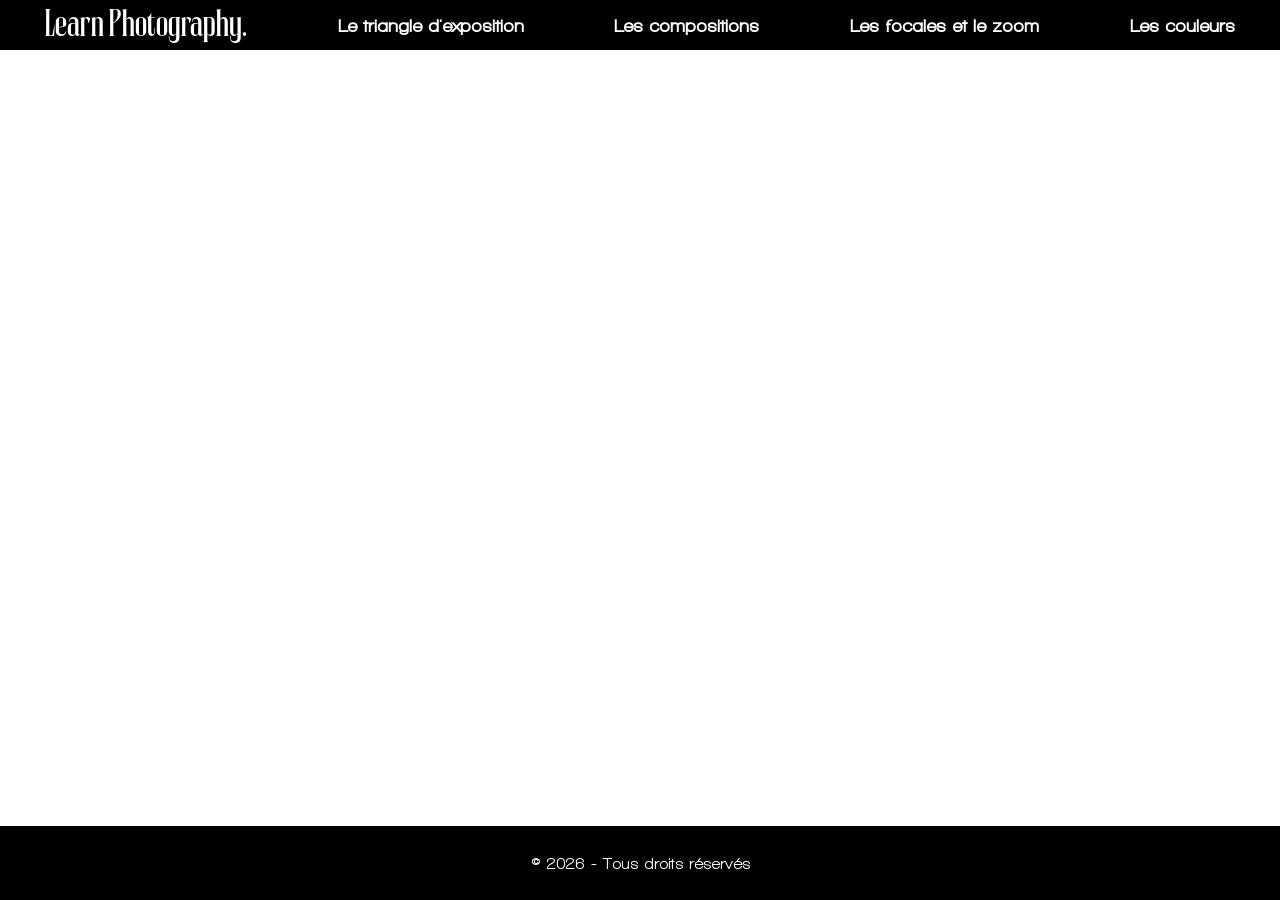
==== Compositions.html @ 360d5d4d "22.05.2026" ====
<!DOCTYPE html>
<html lang="fr">

<head>
    <meta charset="UTF-8">
    <link rel="stylesheet" type="text/css" href="StylePage.css">
    <meta name="viewport" content="width=device-width, initial-scale=1.0">
    <title>Le triangle d'exposition</title>
</head>


<body>
    <header>
        <div class="HeaderBanner">
            <a class="Title" href="Index.html">
                <p>Learn Photography.</p>
            </a>
            <a href="Triangle-Expo.html">
                <p>Le triangle d'exposition</p>
            </a>
            <a href="Compositions.html">
                <p>Les compositions</p>
            </a>
            <a href="Focales-Zoom.html">
                <p>Les focales et le zoom</p>
            </a>
            </a>
            <a href="Couleurs.html">
                <p>Les couleurs</p>
            </a>
        </div>
    </header>
    <main></main>
    <footer>
        <p>© 2026 - Tous droits réservés</p>
    </footer>
</body>

</html>
---- StylePage.css ----
@font-face {
    font-family: Walkway;
    src: url('Fonts/Walkway\ UltraBold.ttf');
}

@font-face {
    font-family: Audemars;
    src: url('Fonts/JHCAudemars-Medium.otf');
}

* {
    font-family: Walkway;
}

body {
    margin: 0;
    display: flex;
    flex-direction: column;
    height: 100vh;
}

.HeaderBanner {
    display: flex;
    flex-direction: row;
    justify-content: space-around;
    align-items: center;
    background-color: black;
    height: 50px;
    width: 100%;
    z-index: 999;
}

.HeaderBanner img {
    height: 50px;
}

.HeaderBanner a:link,
a:visited,
a:link:active,
a:visited:active,
a:hover {
    color: white;
    text-decoration: none;
    cursor: pointer;
}

.HeaderBanner p:hover {
    border-bottom: white solid 1px;
}

.HeaderBanner p {
    font-size: large;
    font-weight: bold;
}

.Title p {
    font-family: Audemars;
    font-size: xx-large;
    font-weight: lighter;
}

.Title p:hover {
    border-bottom: none;
}

main {
    flex: 1;
    display: flex;
    overflow: hidden;
}

.Background {
    position: relative;
    width: 100%;
    height: 100%;
}

.Background img {
    width: 100%;
    height: 100%;
    object-fit: cover;
    object-position: center;
    display: block;
}

footer {
    z-index: 2;
    margin-bottom: 0;
    width: 100%;
    height: 74px;
    display: flex;
    position: static;
    color: white;
    flex-wrap: wrap;
    align-items: center;
    justify-content: space-around;
    background-color: black;
}
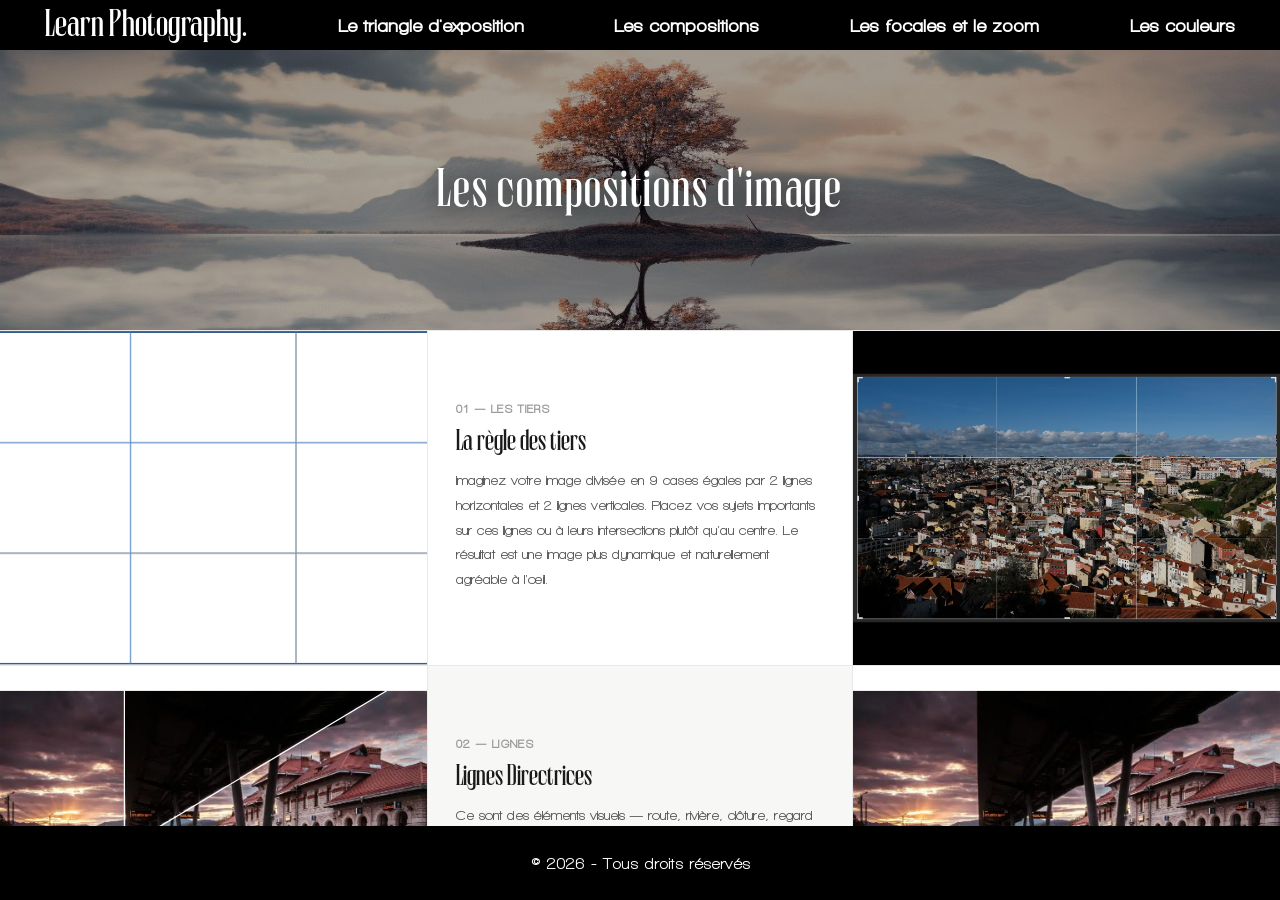
==== commit 2604c27f: "30.05.2026" ====
--- a/Compositions.html
+++ b/Compositions.html
@@ -4,8 +4,9 @@
 <head>
     <meta charset="UTF-8">
     <link rel="stylesheet" type="text/css" href="StylePage.css">
+    <link rel="stylesheet" href="StyleCompositions.css">
     <meta name="viewport" content="width=device-width, initial-scale=1.0">
-    <title>Le triangle d'exposition</title>
+    <title>Les compositions d'image de base</title>
 </head>
 
 
@@ -30,7 +31,127 @@
             </a>
         </div>
     </header>
-    <main></main>
+    <main>
+        <div class="Hero">
+            <img src="img/reflection.jpg" alt="Le triangle d'exposition en une image">
+            <h1 class="HeroTitle">Les compositions d'image</h1>
+        </div>
+
+        <section class="Section">
+            <div class="ImgCell">
+                <img src="img/ThirdGrid.svg" alt="Grille des tiers">
+            </div>
+            <div class="TextCell">
+                <span class="SectionTag">01 — Les tiers</span>
+                <h2 class="SectionTitle">La règle des tiers </h2>
+                <p class="SectionBody">Imaginez votre image divisée en 9 cases égales par 2 lignes horizontales et 2
+                    lignes verticales.
+                    Placez vos sujets importants sur ces lignes ou à leurs intersections plutôt qu'au centre. Le
+                    résultat est une image plus dynamique et naturellement agréable à l'œil.
+                </p>
+            </div>
+            <div class="ImgCell">
+                <img src="img/UtilisationTiers.svg" alt="PhotoTiers">
+            </div>
+        </section>
+
+        <section class="Section Alt">
+            <div class="ImgCell">
+                <img src="img/LeadingLinesWArrows.svg">
+            </div>
+            <div class="TextCell">
+                <span class="SectionTag">02 — Lignes</span>
+                <h2 class="SectionTitle">Lignes Directrices</h2>
+                <p class="SectionBody">Ce sont des éléments visuels — route, rivière, clôture, regard — qui guident
+                    l'œil du spectateur à
+                    travers l'image vers le sujet principal. Bien utilisées, elles créent de la profondeur et donnent
+                    une direction narrative à la photo, comme un chemin que l'œil suit naturellement.</p>
+            </div>
+            <div class="ImgCell">
+                <img src="img/LeadingLines.svg" alt="Vitesse et luminosité">
+            </div>
+        </section>
+
+        <section class="Section">
+            <div class="ImgCell">
+                <img src="img/ReflectionExampleWLine.svg">
+            </div>
+            <div class="TextCell">
+                <span class="SectionTag">03 — Réflexion</span>
+                <h2 class="SectionTitle">La Réflexion</h2>
+                <p class="SectionBody">Elle consiste à exploiter un reflet — dans l'eau, un miroir, une vitre — pour
+                    doubler ou compléter la scène. Le reflet n'est pas qu'un effet esthétique : il ajoute une dimension
+                    supplémentaire à l'image et joue souvent sur l'ambiguïté entre réel et illusion.</p>
+            </div>
+            <div class="ImgCell">
+                <img src="img/ReflectionExample.svg">
+            </div>
+        </section>
+        <section class="Section Alt">
+            <div class="ImgCell">
+                <img src="img/SimmetryWLine.svg">
+            </div>
+            <div class="TextCell">
+                <span class="SectionTag">04 — Symétrie</span>
+                <h2 class="SectionTitle">La symétrie</h2>
+                <p class="SectionBody">Contrairement à la règle des tiers, la symétrie place délibérément le sujet au
+                    centre et construit une image dont les deux moitiés se répondent. Elle dégage une impression de
+                    stabilité et d'ordre, particulièrement efficace en architecture ou en portrait.</p>
+            </div>
+            <div class="ImgCell">
+                <img src="img/Simmetry.svg">
+            </div>
+        </section>
+        <section class="Section">
+            <div class="ImgCell">
+                <img src="img/FrameInFrame.svg">
+            </div>
+            <div class="TextCell">
+                <span class="SectionTag">05 — Cadre</span>
+                <h2 class="SectionTitle">Cadre dans le cadre</h2>
+                <p class="SectionBody">Il s'agit d'utiliser un élément de la scène — une arche, une fenêtre, des
+                    branches — pour encadrer naturellement le sujet principal. Ce second cadre attire l'attention, isole
+                    le sujet du reste et ajoute une sensation de profondeur à l'image.</p>
+            </div>
+            <div class="ImgCell">
+                <img src="img/CadreDansCadre.jpg">
+            </div>
+        </section>
+        <section class="Section Alt">
+            <div class="ImgCell">
+                <img src="img/FTFTrainStation.png">
+            </div>
+            <div class="TextCell">
+                <span class="SectionTag">06 — Remplir</span>
+                <h2 class="SectionTitle">Remplir le cadre</h2>
+                <p class="SectionBody">Il s'agit de laisser le sujet occuper la quasi-totalité de l'image, sans espace
+                    vide autour de lui. On s'approche, on zoome, on coupe — l'objectif est d'éliminer tout ce qui
+                    distrait pour ne garder que l'essentiel. Le résultat est une image percutante, qui force le
+                    spectateur à s'immerger dans le détail.</p>
+            </div>
+            <div class="ImgCell">
+                <img src="img/FTFDaruma.png">
+            </div>
+        </section>
+        <section class="Section">
+            <div class="ImgCell">
+                <img src="img/FTFHouses.png">
+            </div>
+            <div class="TextCell">
+                <span class="SectionTag">07 — Pattern</span>
+                <h2 class="SectionTitle">Les Patterns</h2>
+                <p class="SectionBody">Notre œil est naturellement attiré par la répétition — des fenêtres alignées, des
+                    pavés, des vagues. Un pattern crée un rythme visuel à la fois rassurant et hypnotique. Et si vous
+                    voulez aller plus loin, introduisez un élément qui brise cette répétition : c'est lui que l'œil
+                    cherchera en premier.</p>
+            </div>
+            <div class="ImgCell">
+                <img src="img/FTFPattern.png">
+            </div>
+        </section>
+
+    </main>
+
     <footer>
         <p>© 2026 - Tous droits réservés</p>
     </footer>
--- a/StylePage.css
+++ b/StylePage.css
@@ -63,11 +63,13 @@
     border-bottom: none;
 }
 
+
 main {
     flex: 1;
-    display: flex;
-    overflow: hidden;
+    display: block;
+    overflow-y: auto;
 }
+
 
 .Background {
     position: relative;
--- a/StyleCompositions.css
+++ b/StyleCompositions.css
@@ -0,0 +1,118 @@
+.Hero {
+    position: relative;
+    width: 100%;
+    height: 280px;
+    overflow: hidden;
+    display: flex;
+    align-items: center;
+    justify-content: center;
+}
+
+.Hero img {
+    position: absolute;
+    inset: 0;
+    width: 100%;
+    height: 100%;
+    object-fit: cover;
+    object-position: center;
+    display: block;
+}
+
+.HeroTitle {
+    position: relative;
+    z-index: 1;
+    font-family: Audemars, serif;
+    font-size: clamp(1.5rem, 4vw, 2.8rem);
+    font-weight: lighter;
+    color: white;
+    text-shadow: 0 2px 24px rgba(0, 0, 0, 0.55);
+    letter-spacing: 0.04em;
+    text-align: center;
+    padding: 0 2rem;
+}
+
+.Hero::after {
+    content: '';
+    position: absolute;
+    inset: 0;
+    background: rgba(0, 0, 0, 0.35);
+    z-index: 0;
+}
+
+.Section {
+    display: grid;
+    grid-template-columns: 1fr 1fr 1fr;
+    min-height: 260px;
+    border-top: 1px solid #e8e8e8;
+}
+
+.Section.Alt {
+    background-color: #f7f7f5;
+}
+
+.ImgCell {
+    overflow: hidden;
+    display: flex;
+}
+
+.ImgCell img {
+    width: 100%;
+    height: 100%;
+    object-fit: cover;
+    object-position: center;
+    display: block;
+    transition: transform 0.5s ease;
+}
+
+.TextCell {
+    padding: 36px 28px;
+    display: flex;
+    flex-direction: column;
+    justify-content: center;
+    gap: 12px;
+    border-right: 1px solid #e8e8e8;
+    border-left: 1px solid #e8e8e8;
+}
+
+.SectionTag {
+    font-size: 0.68rem;
+    font-weight: bold;
+    letter-spacing: 0.12em;
+    text-transform: uppercase;
+    color: #999;
+}
+
+.SectionTitle {
+    font-family: Audemars, serif;
+    font-size: clamp(1.1rem, 2vw, 1.5rem);
+    font-weight: lighter;
+    color: #1a1a1a;
+    line-height: 1.25;
+    margin: 0;
+}
+
+.SectionBody {
+    font-size: 0.88rem;
+    color: #555;
+    line-height: 1.75;
+    margin: 0;
+}
+
+@media (max-width: 768px) {
+    .Section {
+        grid-template-columns: 1fr;
+        grid-template-rows: 200px auto 200px;
+    }
+
+    .TextCell {
+        border-right: none;
+        border-left: none;
+        border-top: 1px solid #e8e8e8;
+        border-bottom: 1px solid #e8e8e8;
+        padding: 28px 20px;
+    }
+
+    .ImgCell {
+        min-height: 200px;
+    }
+}
